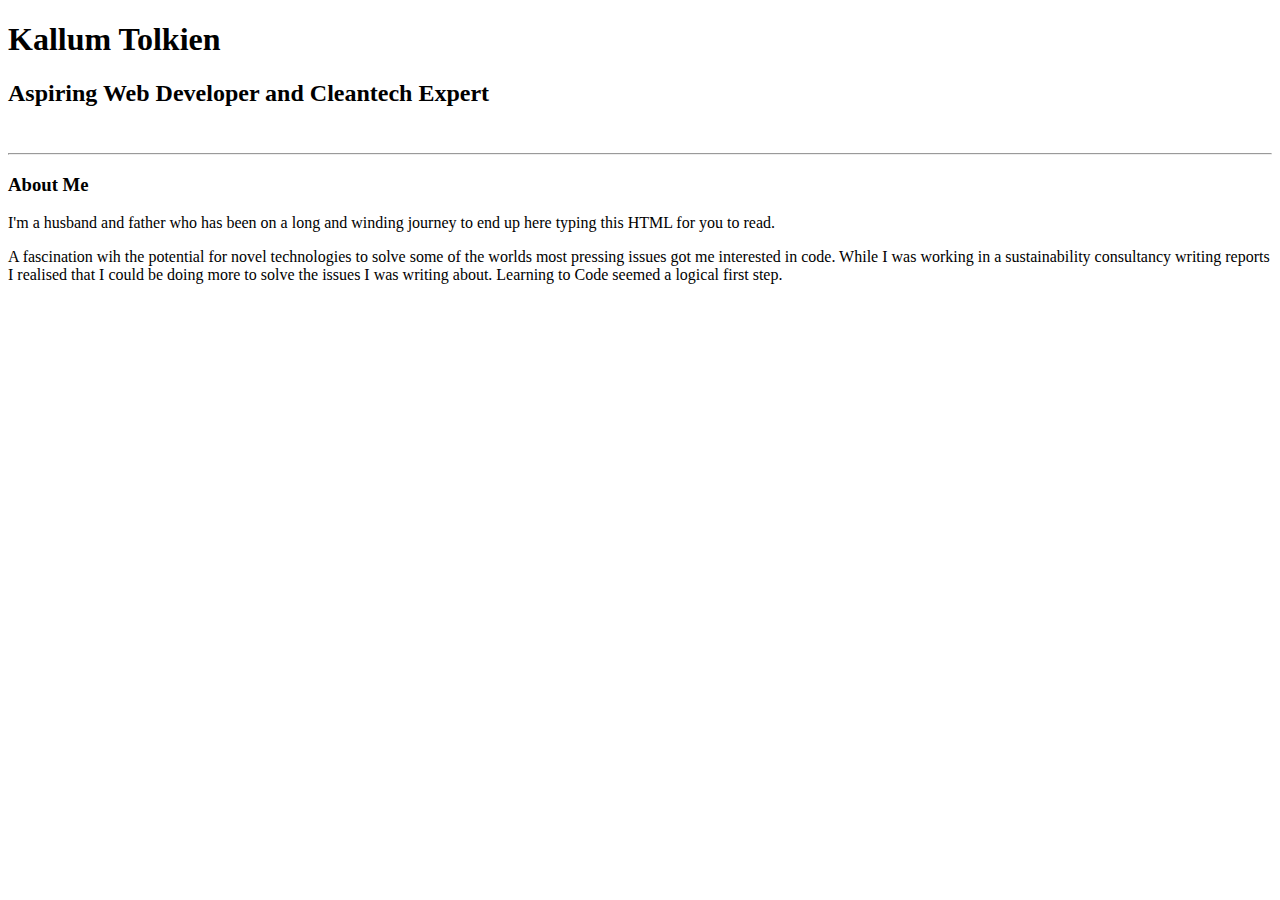
==== index.html @ 85008b45 "Add an About Me section to the homepage" ====
<!DOCTYPE html>
<html lang="en">
<head>
    <meta charset="UTF-8">
    <meta http-equiv="X-UA-Compatible" content="IE=edge">
    <meta name="viewport" content="width=device-width, initial-scale=1.0">
    <title>Kallum Tolkien</title>
</head>
<body>
    <div className="content-container">
        <h1>Kallum Tolkien</h1> 
        <h2>Aspiring Web Developer and Cleantech Expert</h2>
        <br />
        <hr />
        <h3>About Me</h3>
        <p>I'm a husband and father who has been on a long and winding journey to end up here typing this HTML for you to read.</p>
        <p>A fascination wih the potential for novel technologies to solve some of the worlds most pressing issues got me interested in code. While I was working in a sustainability consultancy writing reports I realised that I could be doing more to solve the issues I was writing about. Learning to Code seemed a logical first step.</p>
    </div>
</body>
</html>
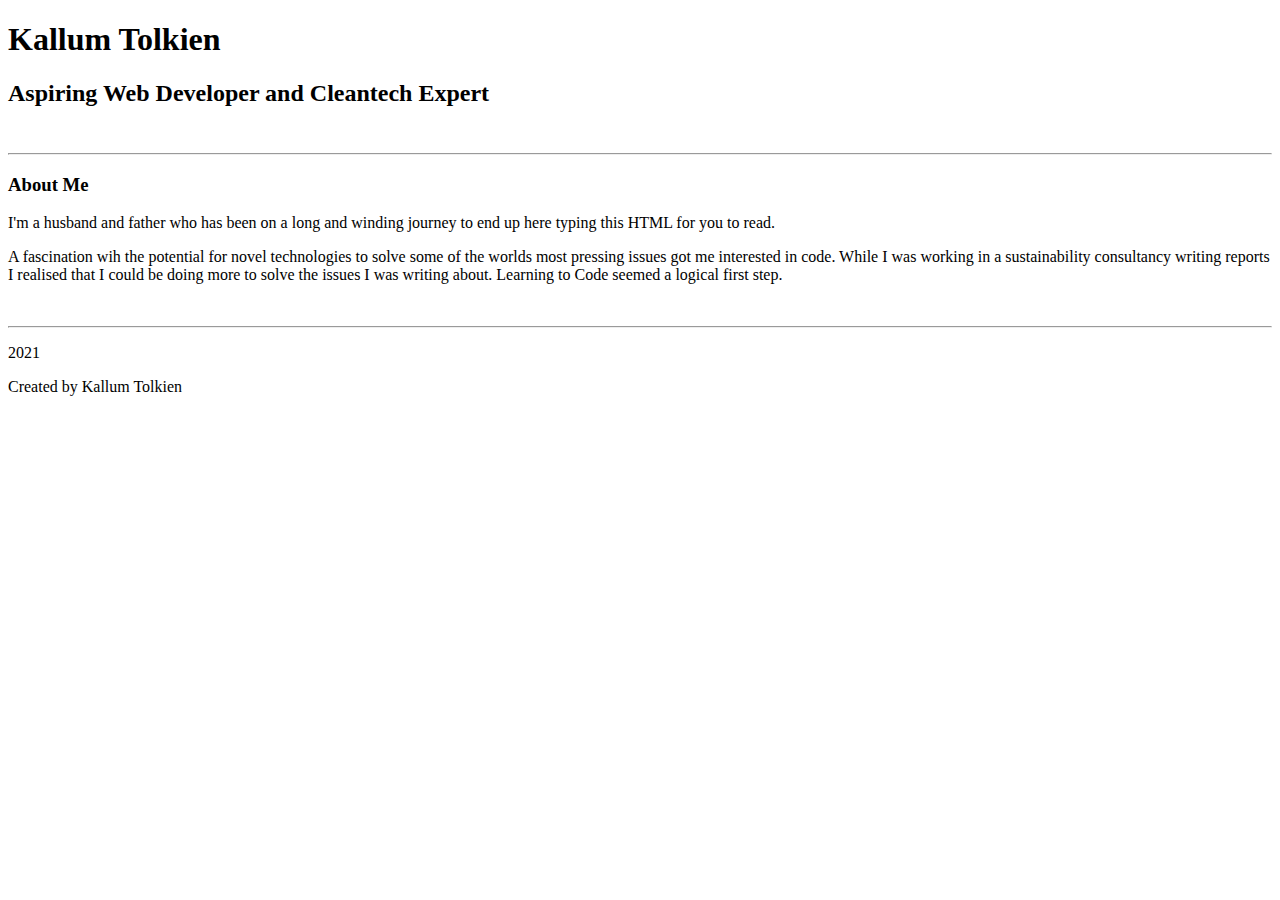
==== commit f58127b6: "add semantic markup" ====
--- a/index.html
+++ b/index.html
@@ -7,14 +7,30 @@
     <title>Kallum Tolkien</title>
 </head>
 <body>
-    <div className="content-container">
-        <h1>Kallum Tolkien</h1> 
-        <h2>Aspiring Web Developer and Cleantech Expert</h2>
-        <br />
-        <hr />
-        <h3>About Me</h3>
-        <p>I'm a husband and father who has been on a long and winding journey to end up here typing this HTML for you to read.</p>
-        <p>A fascination wih the potential for novel technologies to solve some of the worlds most pressing issues got me interested in code. While I was working in a sustainability consultancy writing reports I realised that I could be doing more to solve the issues I was writing about. Learning to Code seemed a logical first step.</p>
+    <div class="content-container">
+        <header class="title">
+            <h1>Kallum Tolkien</h1>
+            <h2>Aspiring Web Developer and Cleantech Expert</h2>
+            <div class="divider">
+                <br />
+                <hr />
+            </div>
+        </header>
+        <div class="main">
+            <section class="about-me">
+                <h3>About Me</h3>
+                <p>I'm a husband and father who has been on a long and winding journey to end up here typing this HTML for you to read.</p>
+                <p>A fascination wih the potential for novel technologies to solve some of the worlds most pressing issues got me interested in code. While I was working in a sustainability consultancy writing reports I realised that I could be doing more to solve the issues I was writing about. Learning to Code seemed a logical first step.</p>
+            </section>
+            <div class="divider">
+                <br />
+                <hr />
+            </div>
+        </div>
+        <footer class="footer">
+            <p>2021</p>
+            <p>Created by Kallum Tolkien</p>
+        </footer>
     </div>
 </body>
 </html>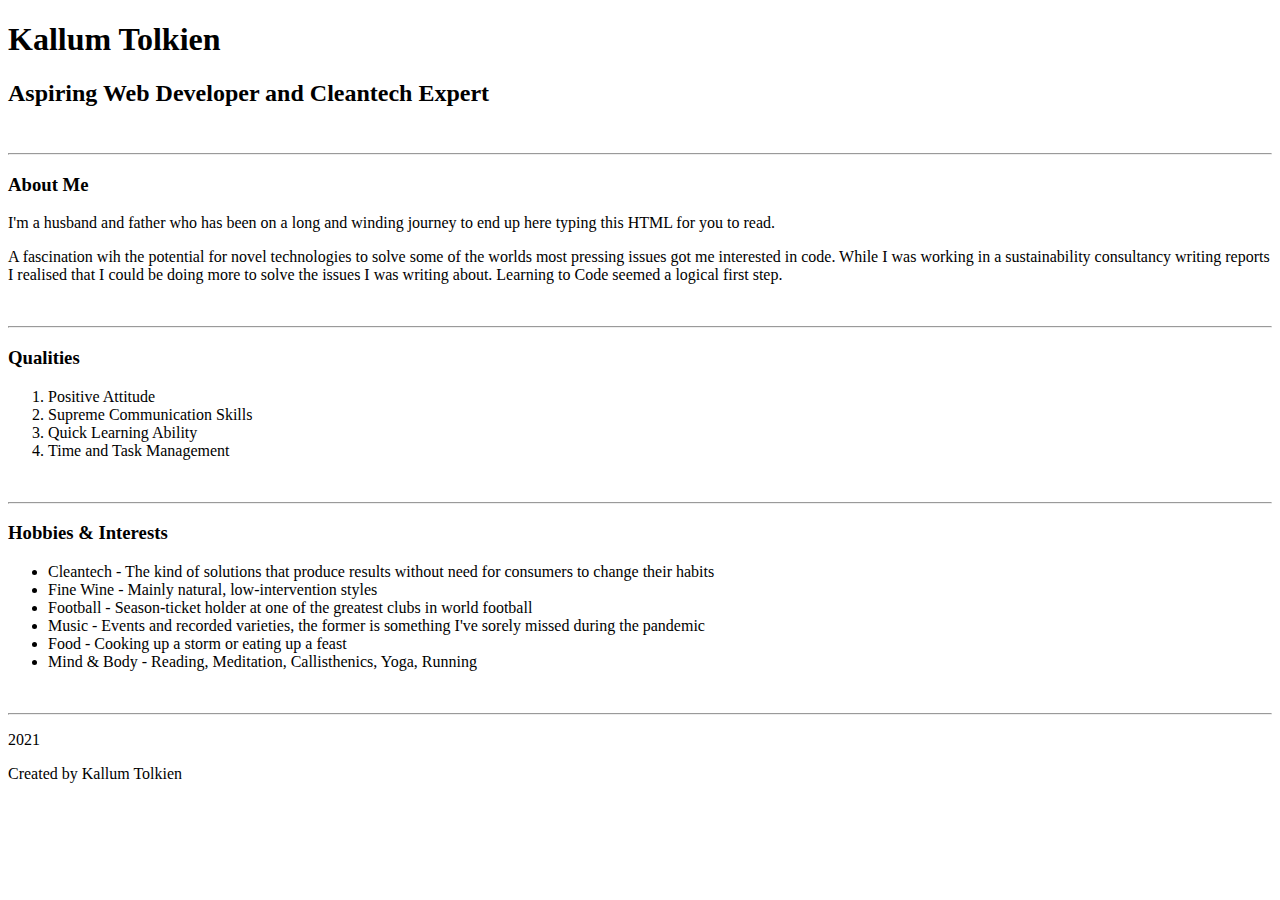
==== commit c0437e48: "add hobbies & intersts section" ====
--- a/index.html
+++ b/index.html
@@ -26,6 +26,34 @@
                 <br />
                 <hr />
             </div>
+            <section class="qualities">
+                <h3>Qualities</h3>
+                <ol>
+                    <li>Positive Attitude</li>
+                    <li>Supreme Communication Skills</li>
+                    <li>Quick Learning Ability</li>
+                    <li>Time and Task Management</li>
+                </ol>
+            </section>
+            <div class="divider">
+                <br />
+                <hr />
+            </div>
+            <section class="hobbies-interests">
+                <h3>Hobbies & Interests</h3>
+                <ul>
+                    <li>Cleantech - The kind of solutions that produce results without need for consumers to change their habits</li>
+                    <li>Fine Wine - Mainly natural, low-intervention styles</li>
+                    <li>Football - Season-ticket holder at one of the greatest clubs in world football</li>
+                    <li>Music - Events and recorded varieties, the former is something I've sorely missed during the pandemic</li>
+                    <li>Food - Cooking up a storm or eating up a feast</li>
+                    <li>Mind & Body - Reading, Meditation, Callisthenics, Yoga, Running</li>
+                </ul>
+            </section>
+            <div class="divider">
+                <br />
+                <hr />
+            </div>
         </div>
         <footer class="footer">
             <p>2021</p>
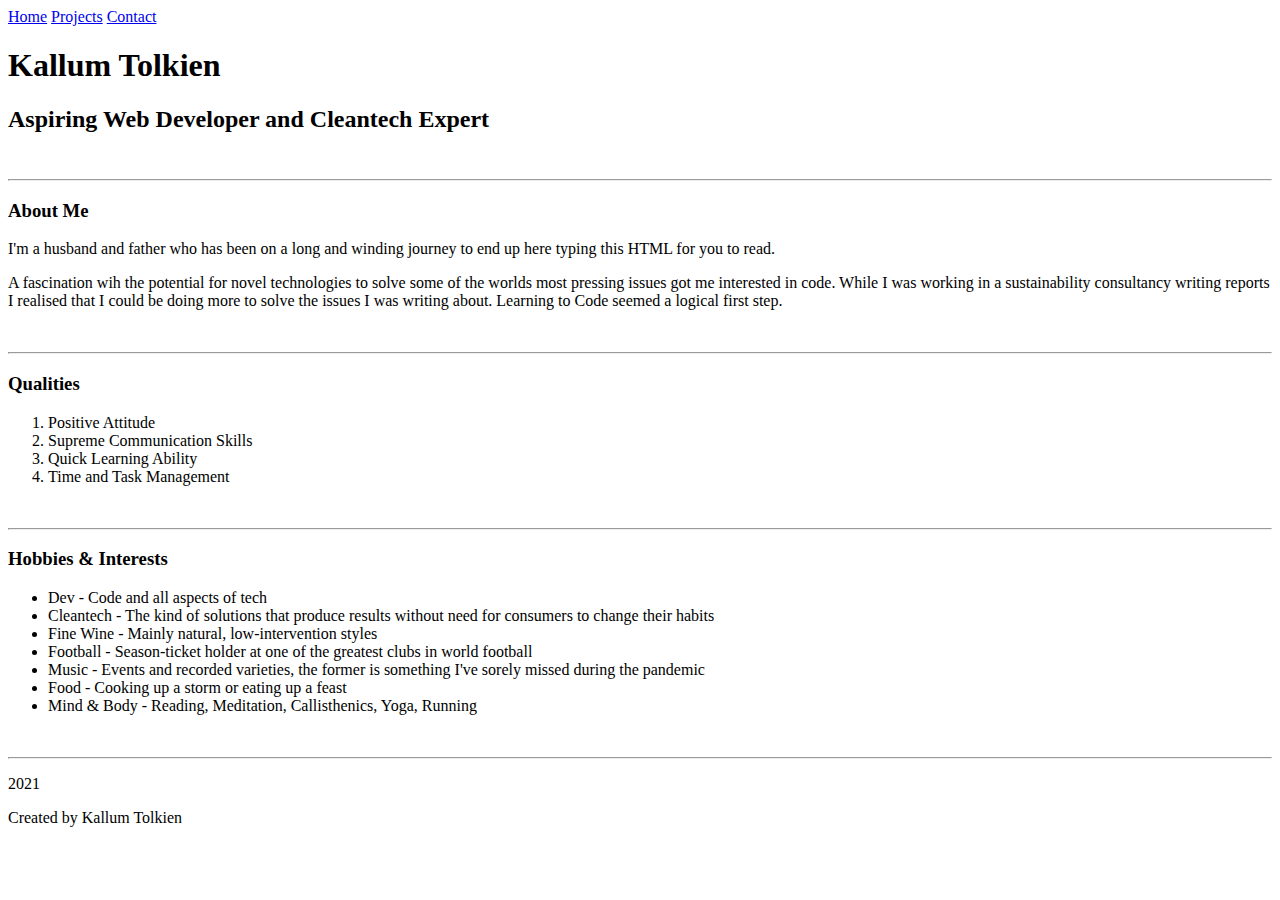
==== commit 39889cb1: "add Project and Contact Pages" ====
--- a/index.html
+++ b/index.html
@@ -9,6 +9,11 @@
 <body>
     <div class="content-container">
         <header class="title">
+            <nav class="navbar">
+                <a href="./index.html">Home</a>
+                <a href="pages/projects.html">Projects</a>
+                <a href="pages/contact.html">Contact</a>
+            </nav>
             <h1>Kallum Tolkien</h1>
             <h2>Aspiring Web Developer and Cleantech Expert</h2>
             <div class="divider">
@@ -42,6 +47,7 @@
             <section class="hobbies-interests">
                 <h3>Hobbies & Interests</h3>
                 <ul>
+                    <li>Dev - Code and all aspects of tech</li>
                     <li>Cleantech - The kind of solutions that produce results without need for consumers to change their habits</li>
                     <li>Fine Wine - Mainly natural, low-intervention styles</li>
                     <li>Football - Season-ticket holder at one of the greatest clubs in world football</li>
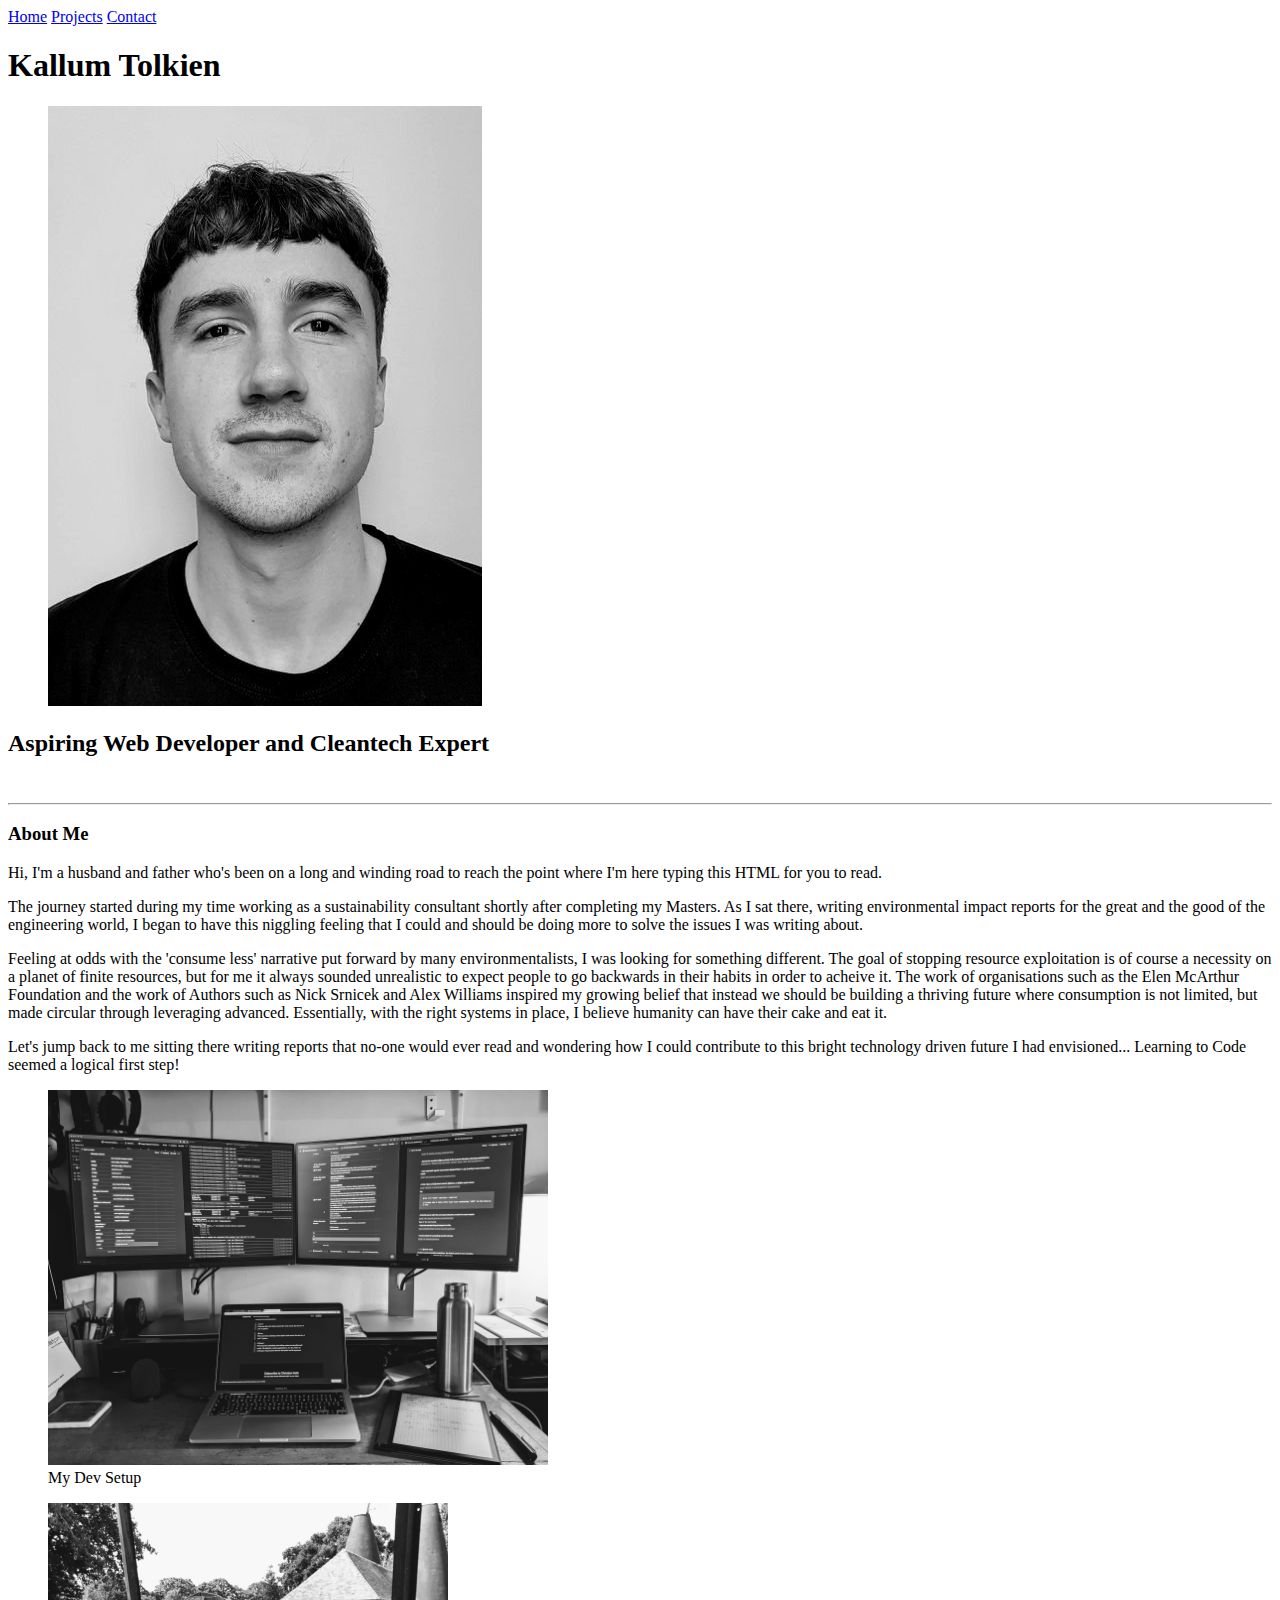
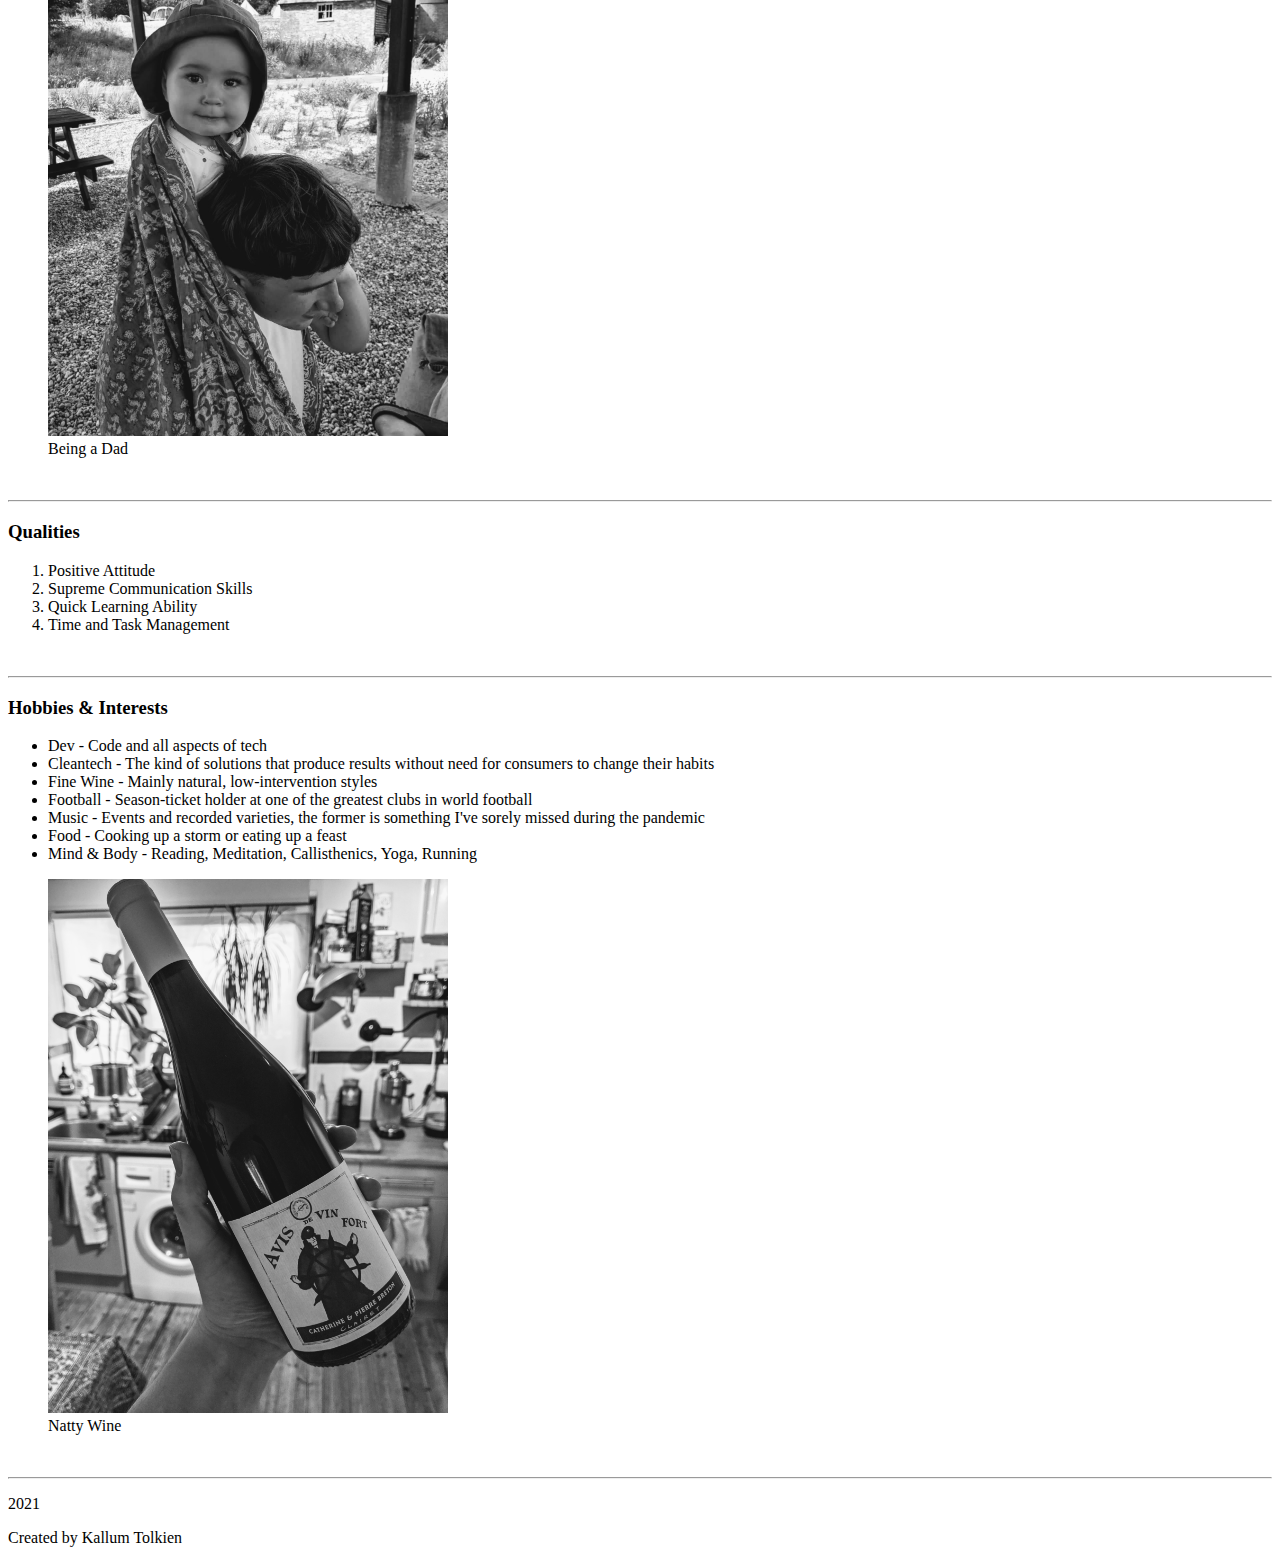
==== commit 6765abce: "add images to the sections" ====
--- a/index.html
+++ b/index.html
@@ -15,6 +15,9 @@
                 <a href="pages/contact.html">Contact</a>
             </nav>
             <h1>Kallum Tolkien</h1>
+            <figure class="headshot">
+                <img src="images/headshot-b&w.jpg" alt="Photograph of Kallum Tolkien">
+            </figure>
             <h2>Aspiring Web Developer and Cleantech Expert</h2>
             <div class="divider">
                 <br />
@@ -24,8 +27,24 @@
         <div class="main">
             <section class="about-me">
                 <h3>About Me</h3>
-                <p>I'm a husband and father who has been on a long and winding journey to end up here typing this HTML for you to read.</p>
-                <p>A fascination wih the potential for novel technologies to solve some of the worlds most pressing issues got me interested in code. While I was working in a sustainability consultancy writing reports I realised that I could be doing more to solve the issues I was writing about. Learning to Code seemed a logical first step.</p>
+                <p>Hi, I'm a husband and father who's been on a long and winding road to reach the point where I'm here typing this HTML for you to read.</p>
+                <p>The journey started during my time working as a sustainability consultant shortly after completing my Masters. As I sat there, writing environmental impact reports for the great and the good of the engineering world, I began to have this niggling feeling that I could and should be doing more to solve the issues I was writing about.</p>
+                <p>Feeling at odds with the 'consume less' narrative put forward by many environmentalists, I was looking for something different. The goal of stopping resource exploitation is of course a necessity on a planet of finite resources, but for me it always sounded unrealistic to expect people to go backwards in their habits in order to acheive it. The work of organisations such as the Elen McArthur Foundation and the work of Authors such as Nick Srnicek and Alex Williams inspired my growing belief that instead we should be building a thriving future where consumption is not limited, but made circular through leveraging advanced. Essentially, with the right systems in place, I believe humanity can have their cake and eat it.</p>
+                <p>Let's jump back to me sitting there writing reports that no-one would ever read and wondering how I could contribute to this bright technology driven future I had envisioned... Learning to Code seemed a logical first step!</p>
+                <div class="about-images">
+                    <figure class=about-image>
+                        <img src="images/dev_setup_bw.jpg" alt="Image of A Software Development Station" width="500px">
+                        <figcaption>
+                            My Dev Setup
+                        </figcaption>
+                    </figure>
+                    <figure class=about-image>
+                        <img src="images/Me_and_my_daughter.jpg" alt="Image of me with my daughter" width="400px">
+                        <figcaption>
+                            Being a Dad
+                        </figcaption>
+                    </figure>
+                </div>
             </section>
             <div class="divider">
                 <br />
@@ -55,6 +74,14 @@
                     <li>Food - Cooking up a storm or eating up a feast</li>
                     <li>Mind & Body - Reading, Meditation, Callisthenics, Yoga, Running</li>
                 </ul>
+                <div class="interests-images">
+                    <figure class=interests-image>
+                        <img src="images/wine_naturalred.jpg" alt="Image of a Bottle of Wine" width="400px">
+                        <figcaption>
+                            Natty Wine
+                        </figcaption>
+                    </figure>
+                </div>
             </section>
             <div class="divider">
                 <br />
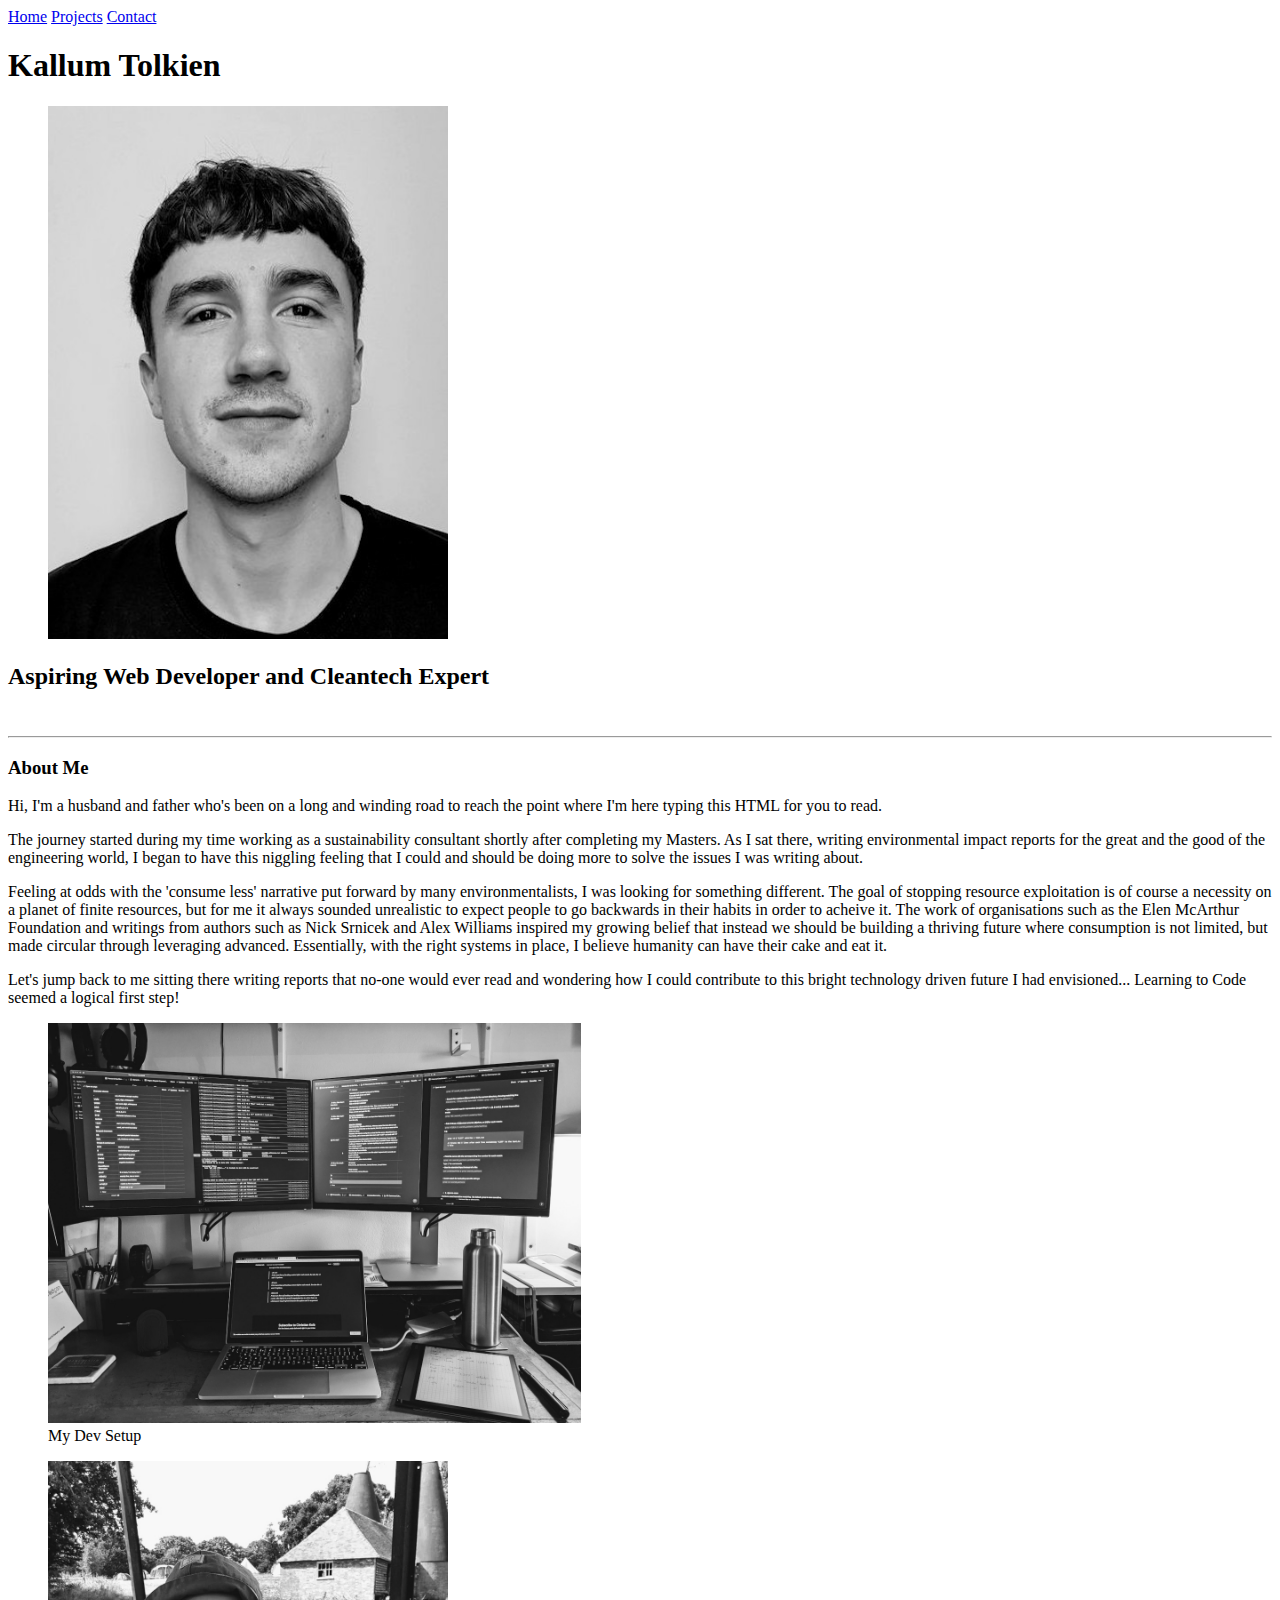
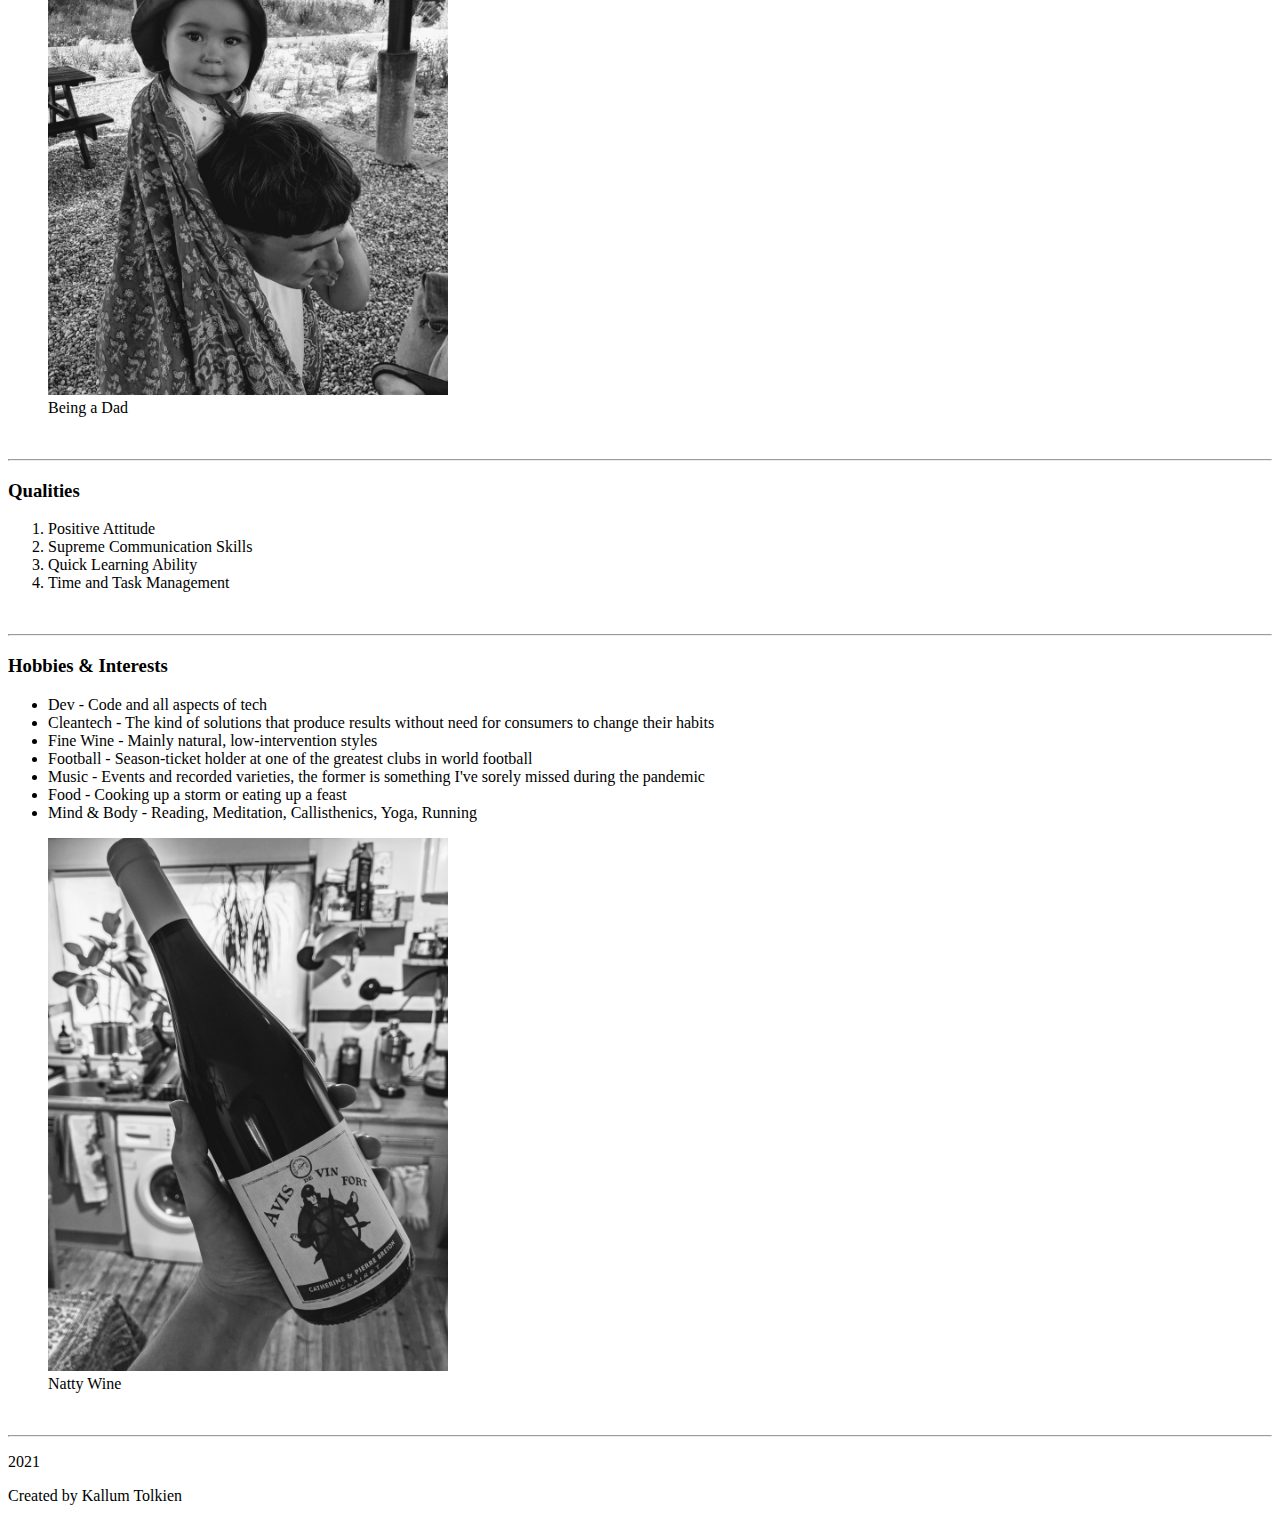
==== commit cf2eec16: "unify image sizes" ====
--- a/index.html
+++ b/index.html
@@ -11,12 +11,12 @@
         <header class="title">
             <nav class="navbar">
                 <a href="./index.html">Home</a>
-                <a href="pages/projects.html">Projects</a>
-                <a href="pages/contact.html">Contact</a>
+                <a href="pages/projects.html" target="_blank" rel="noopener noreferrer">Projects</a>
+                <a href="pages/contact.html" target="_blank" rel="noopener noreferrer">Contact</a>
             </nav>
             <h1>Kallum Tolkien</h1>
             <figure class="headshot">
-                <img src="images/headshot-b&w.jpg" alt="Photograph of Kallum Tolkien">
+                <img src="images/headshot-b&w.jpg" alt="Photograph of Kallum Tolkien" width="400px">
             </figure>
             <h2>Aspiring Web Developer and Cleantech Expert</h2>
             <div class="divider">
@@ -29,11 +29,11 @@
                 <h3>About Me</h3>
                 <p>Hi, I'm a husband and father who's been on a long and winding road to reach the point where I'm here typing this HTML for you to read.</p>
                 <p>The journey started during my time working as a sustainability consultant shortly after completing my Masters. As I sat there, writing environmental impact reports for the great and the good of the engineering world, I began to have this niggling feeling that I could and should be doing more to solve the issues I was writing about.</p>
-                <p>Feeling at odds with the 'consume less' narrative put forward by many environmentalists, I was looking for something different. The goal of stopping resource exploitation is of course a necessity on a planet of finite resources, but for me it always sounded unrealistic to expect people to go backwards in their habits in order to acheive it. The work of organisations such as the Elen McArthur Foundation and the work of Authors such as Nick Srnicek and Alex Williams inspired my growing belief that instead we should be building a thriving future where consumption is not limited, but made circular through leveraging advanced. Essentially, with the right systems in place, I believe humanity can have their cake and eat it.</p>
+                <p>Feeling at odds with the 'consume less' narrative put forward by many environmentalists, I was looking for something different. The goal of stopping resource exploitation is of course a necessity on a planet of finite resources, but for me it always sounded unrealistic to expect people to go backwards in their habits in order to acheive it. The work of organisations such as the Elen McArthur Foundation and writings from authors such as Nick Srnicek and Alex Williams inspired my growing belief that instead we should be building a thriving future where consumption is not limited, but made circular through leveraging advanced. Essentially, with the right systems in place, I believe humanity can have their cake and eat it.</p>
                 <p>Let's jump back to me sitting there writing reports that no-one would ever read and wondering how I could contribute to this bright technology driven future I had envisioned... Learning to Code seemed a logical first step!</p>
                 <div class="about-images">
                     <figure class=about-image>
-                        <img src="images/dev_setup_bw.jpg" alt="Image of A Software Development Station" width="500px">
+                        <img src="images/dev_setup_bw.jpg" alt="Image of A Software Development Station" height="400px">
                         <figcaption>
                             My Dev Setup
                         </figcaption>
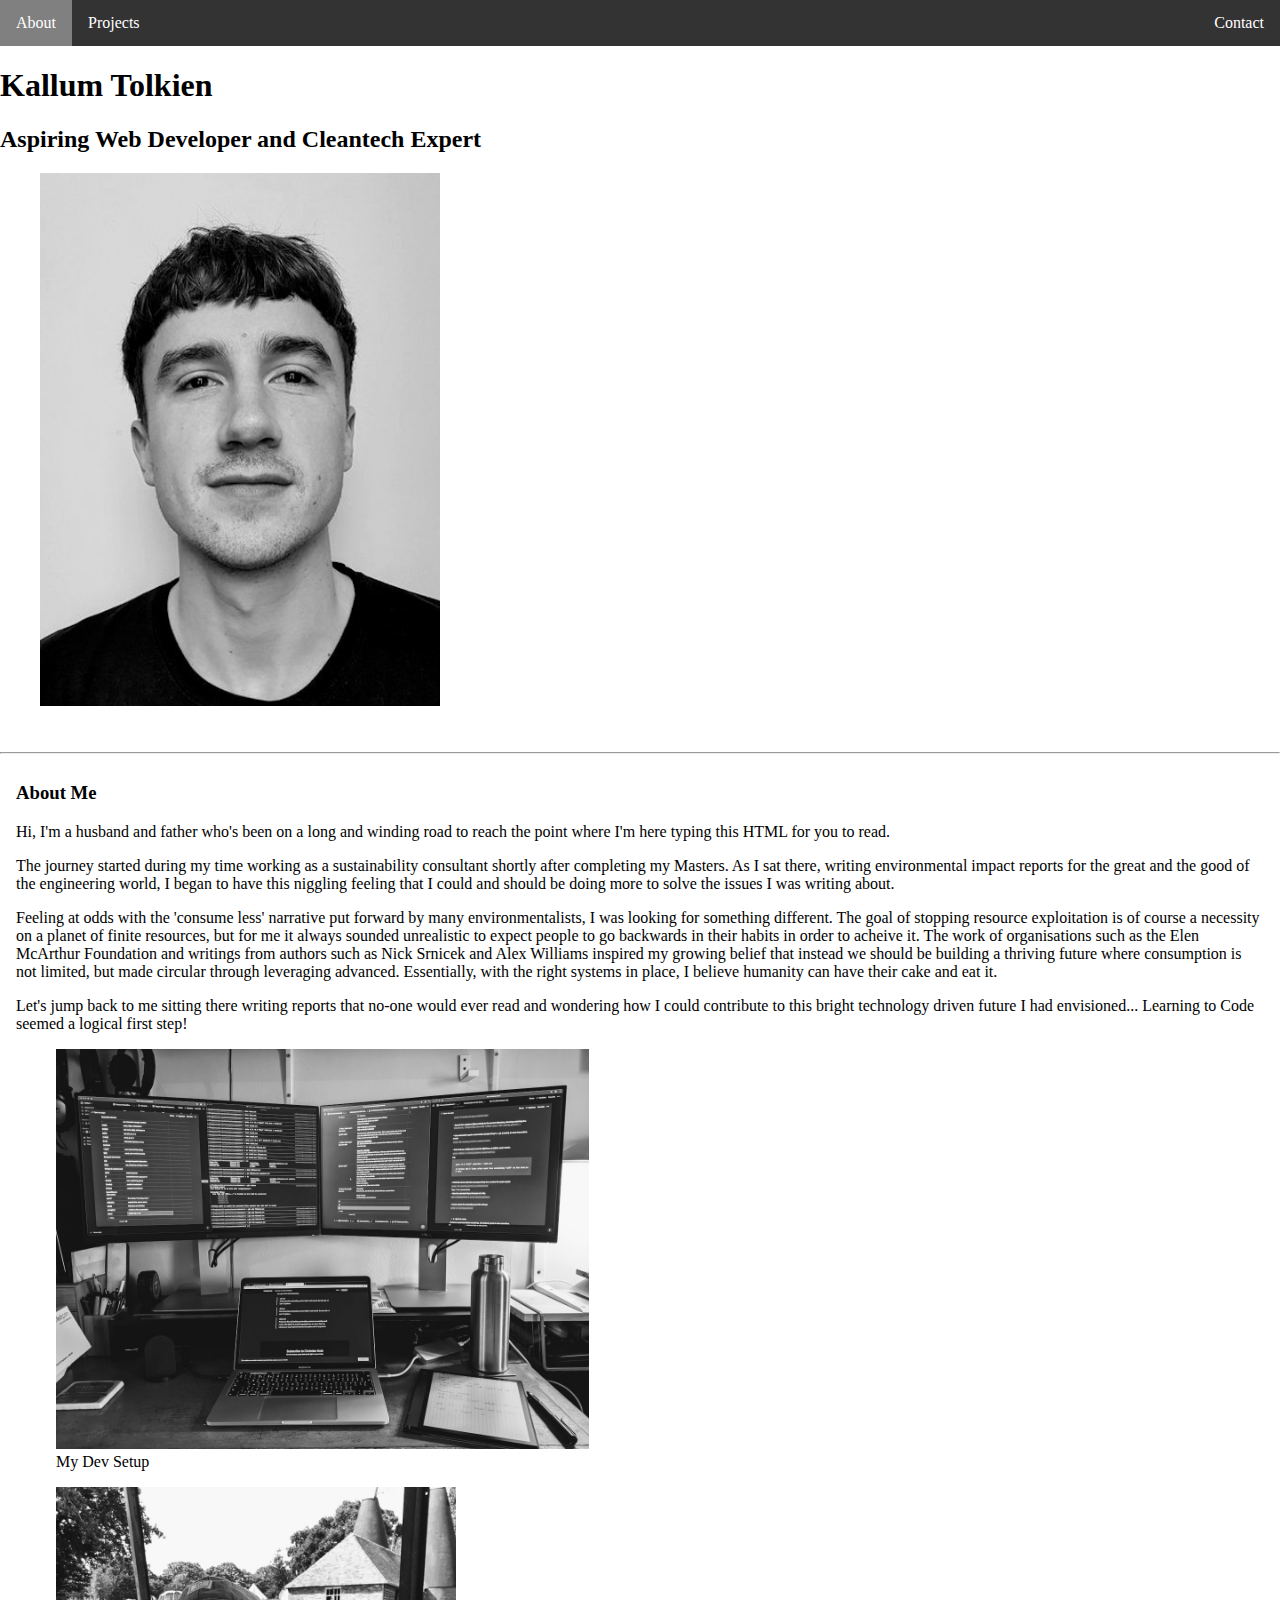
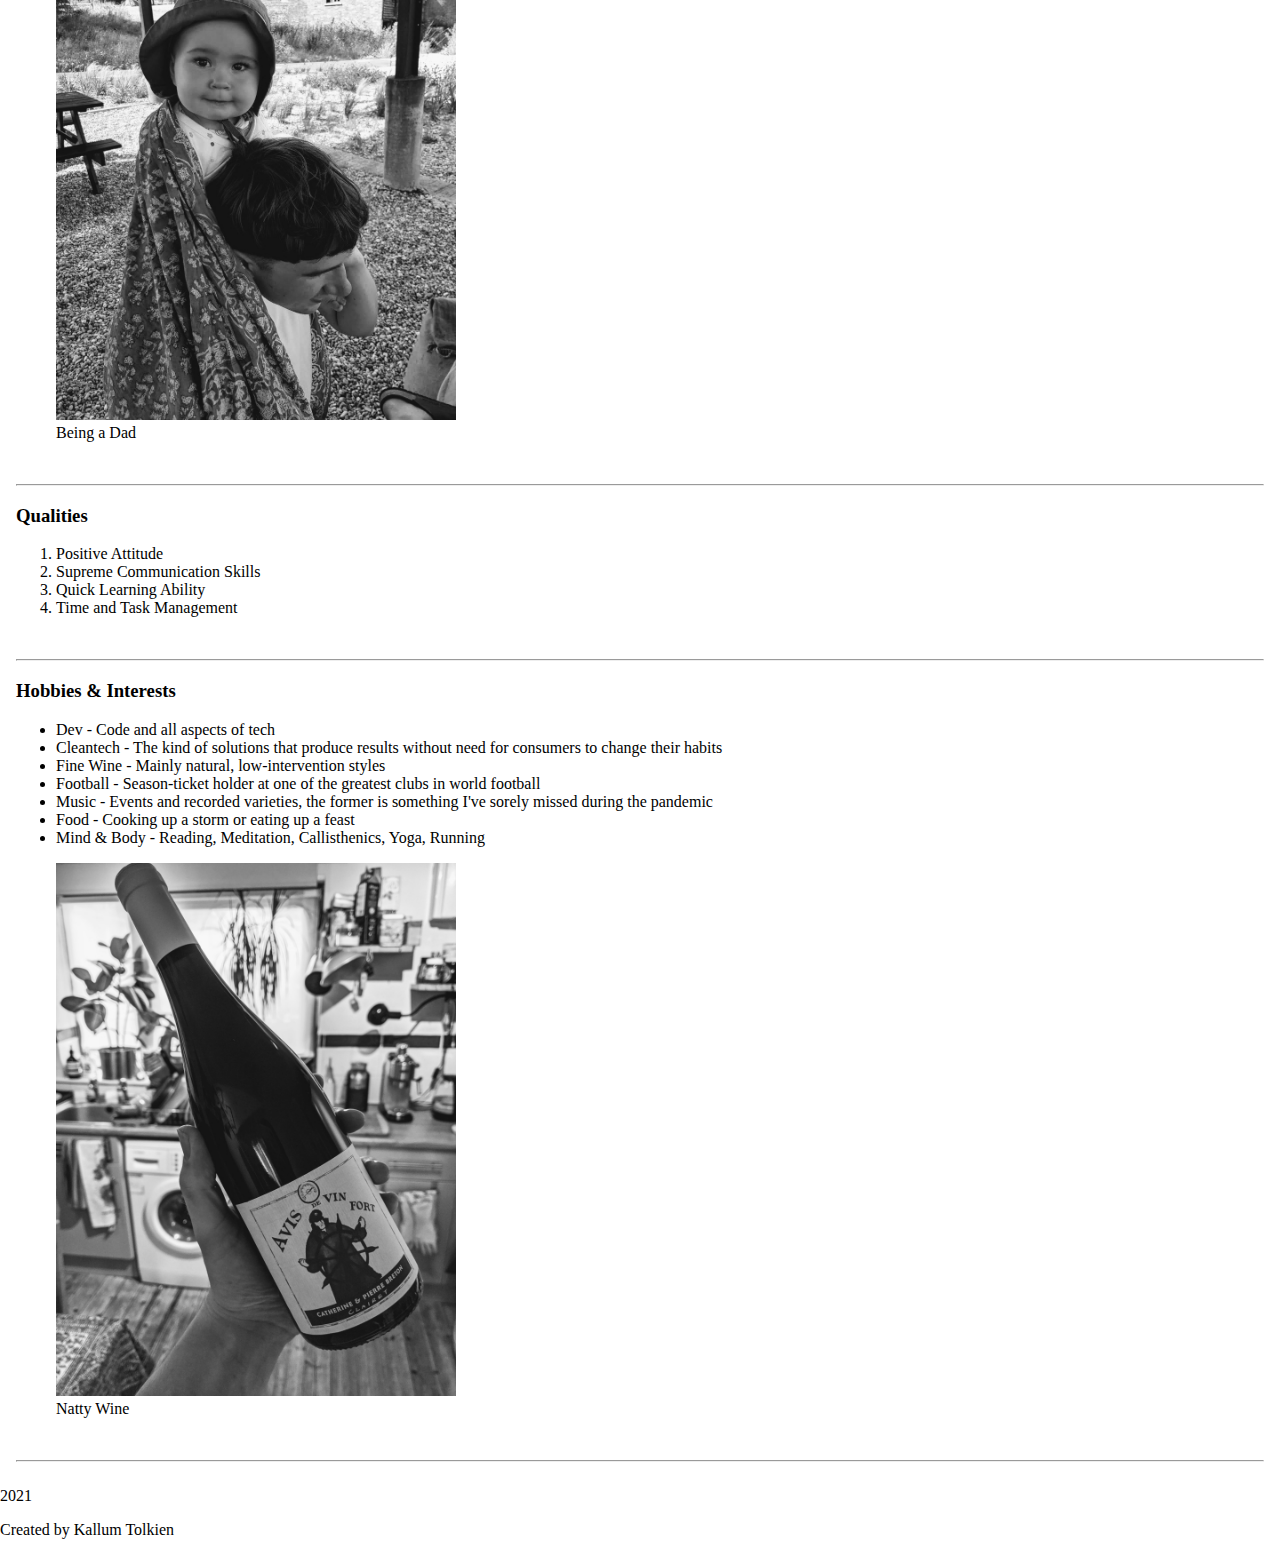
==== commit d7cb5b60: "significantly update navbar" ====
--- a/index.html
+++ b/index.html
@@ -1,24 +1,34 @@
 <!DOCTYPE html>
 <html lang="en">
+
 <head>
     <meta charset="UTF-8">
     <meta http-equiv="X-UA-Compatible" content="IE=edge">
     <meta name="viewport" content="width=device-width, initial-scale=1.0">
     <title>Kallum Tolkien</title>
+    <link rel="stylesheet" href="./style.css">
 </head>
+
 <body>
-    <div class="content-container">
-        <header class="title">
-            <nav class="navbar">
-                <a href="./index.html">Home</a>
-                <a href="pages/projects.html" target="_blank" rel="noopener noreferrer">Projects</a>
-                <a href="pages/contact.html" target="_blank" rel="noopener noreferrer">Contact</a>
-            </nav>
-            <h1>Kallum Tolkien</h1>
-            <figure class="headshot">
-                <img src="images/headshot-b&w.jpg" alt="Photograph of Kallum Tolkien" width="400px">
-            </figure>
-            <h2>Aspiring Web Developer and Cleantech Expert</h2>
+
+    <nav class="nav">
+        <ul class="nav__list">
+            <li class="nav__item"><a class="nav__link active" href="./index.html">About</a></li>
+            <li class="nav__item"><a class="nav__link" href="pages/projects.html">Projects</a></li>
+            <li class="nav__item"><a class="nav__link" href="pages/contact.html">Contact</a></li>
+        </ul>
+    </nav>
+
+
+    <div class="content">
+        <header class="header">
+            <div class="myDetails">
+                <h1 id="myDetails__title">Kallum Tolkien</h1>
+                <h2 id="myDetails__job">Aspiring Web Developer and Cleantech Expert</h2>
+                <figure>
+                    <img class="myDetails__headshot" src="images/headshot-b&w.jpg" alt="Photograph of Kallum Tolkien" width="400px">
+                </figure>
+            </div>
             <div class="divider">
                 <br />
                 <hr />
@@ -93,5 +103,5 @@
             <p>Created by Kallum Tolkien</p>
         </footer>
     </div>
-</body>
-</html>+    </body>
+    </html>--- a/style.css
+++ b/style.css
@@ -0,0 +1,51 @@
+body {
+    margin: 0;
+}
+
+.main {
+    padding: 1px 16px;
+}
+
+.nav {
+    position: sticky;
+    position: -webkit-sticky;
+    top: 0;
+}
+
+.nav__list {
+    list-style-type: none;
+    margin: 0;
+    padding: 0;
+    overflow: hidden;
+    background-color: #333;
+}
+
+.nav__item {
+    float: left;
+}
+
+.nav__item:last-child {
+    float: right;
+}
+
+.nav__link {
+    display: block;
+    color: white;
+    text-align: center;
+    padding: 14px 16px;
+    text-decoration: none;
+}
+
+.nav__link.active {
+    background-color: grey;
+}
+
+.nav__link:hover:not(.active) {
+    background-color: #111;
+}
+
+@media screen and (max-width: 400px) {
+    .nav__item,
+    .nav__item:last-child {float:none}
+    /* .nav {position:relative} */
+}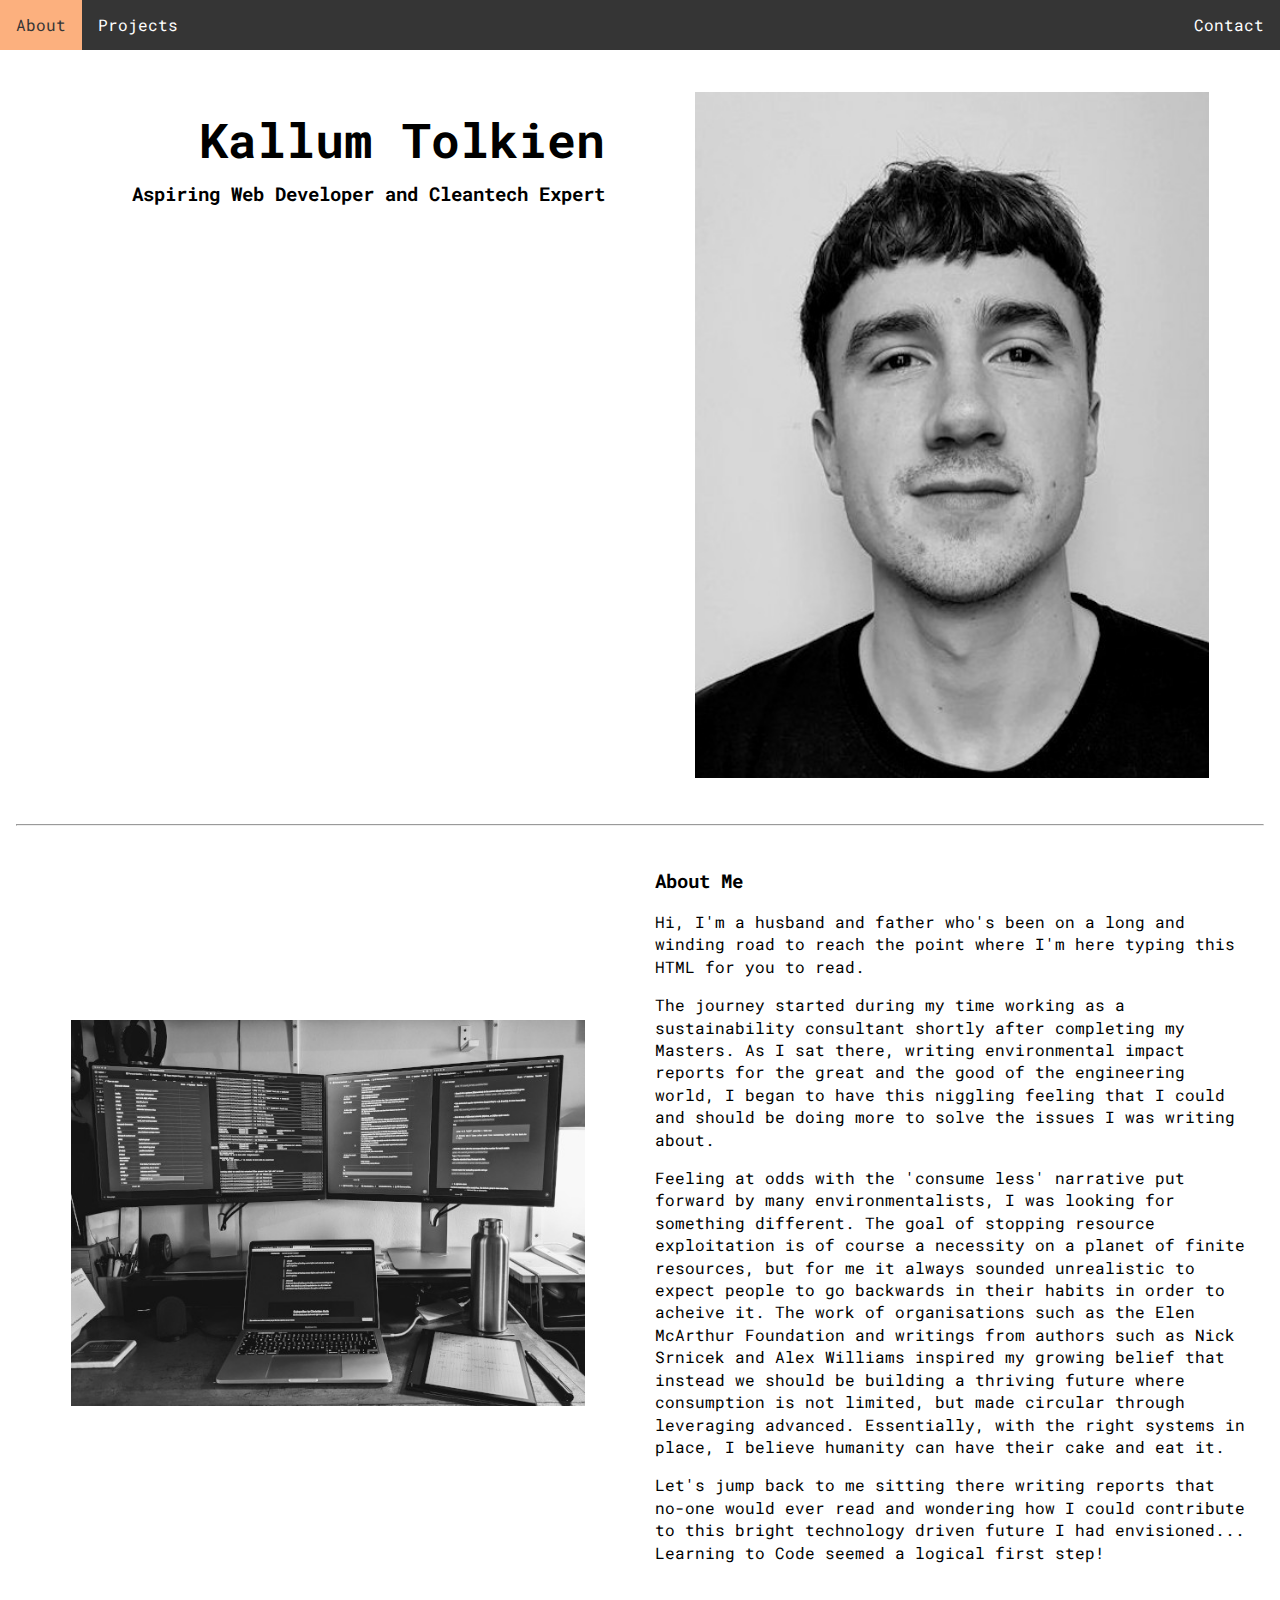
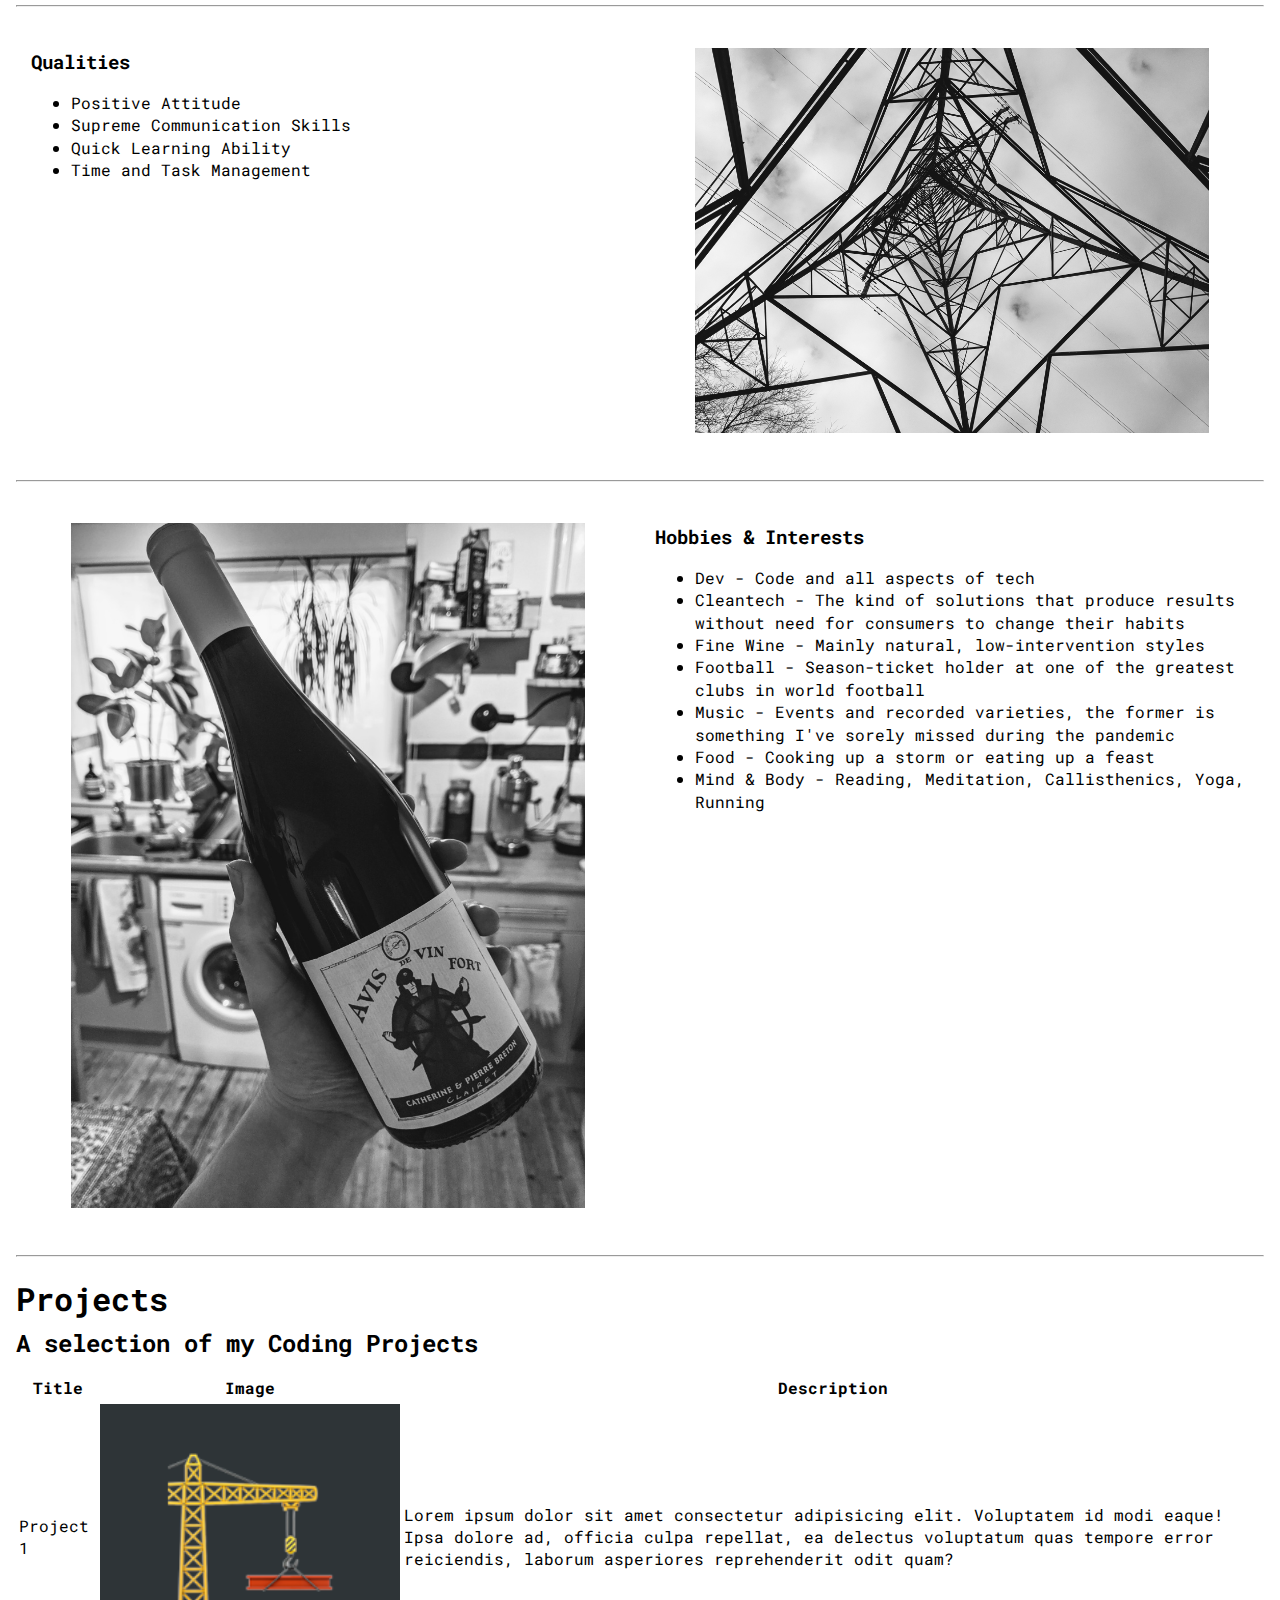
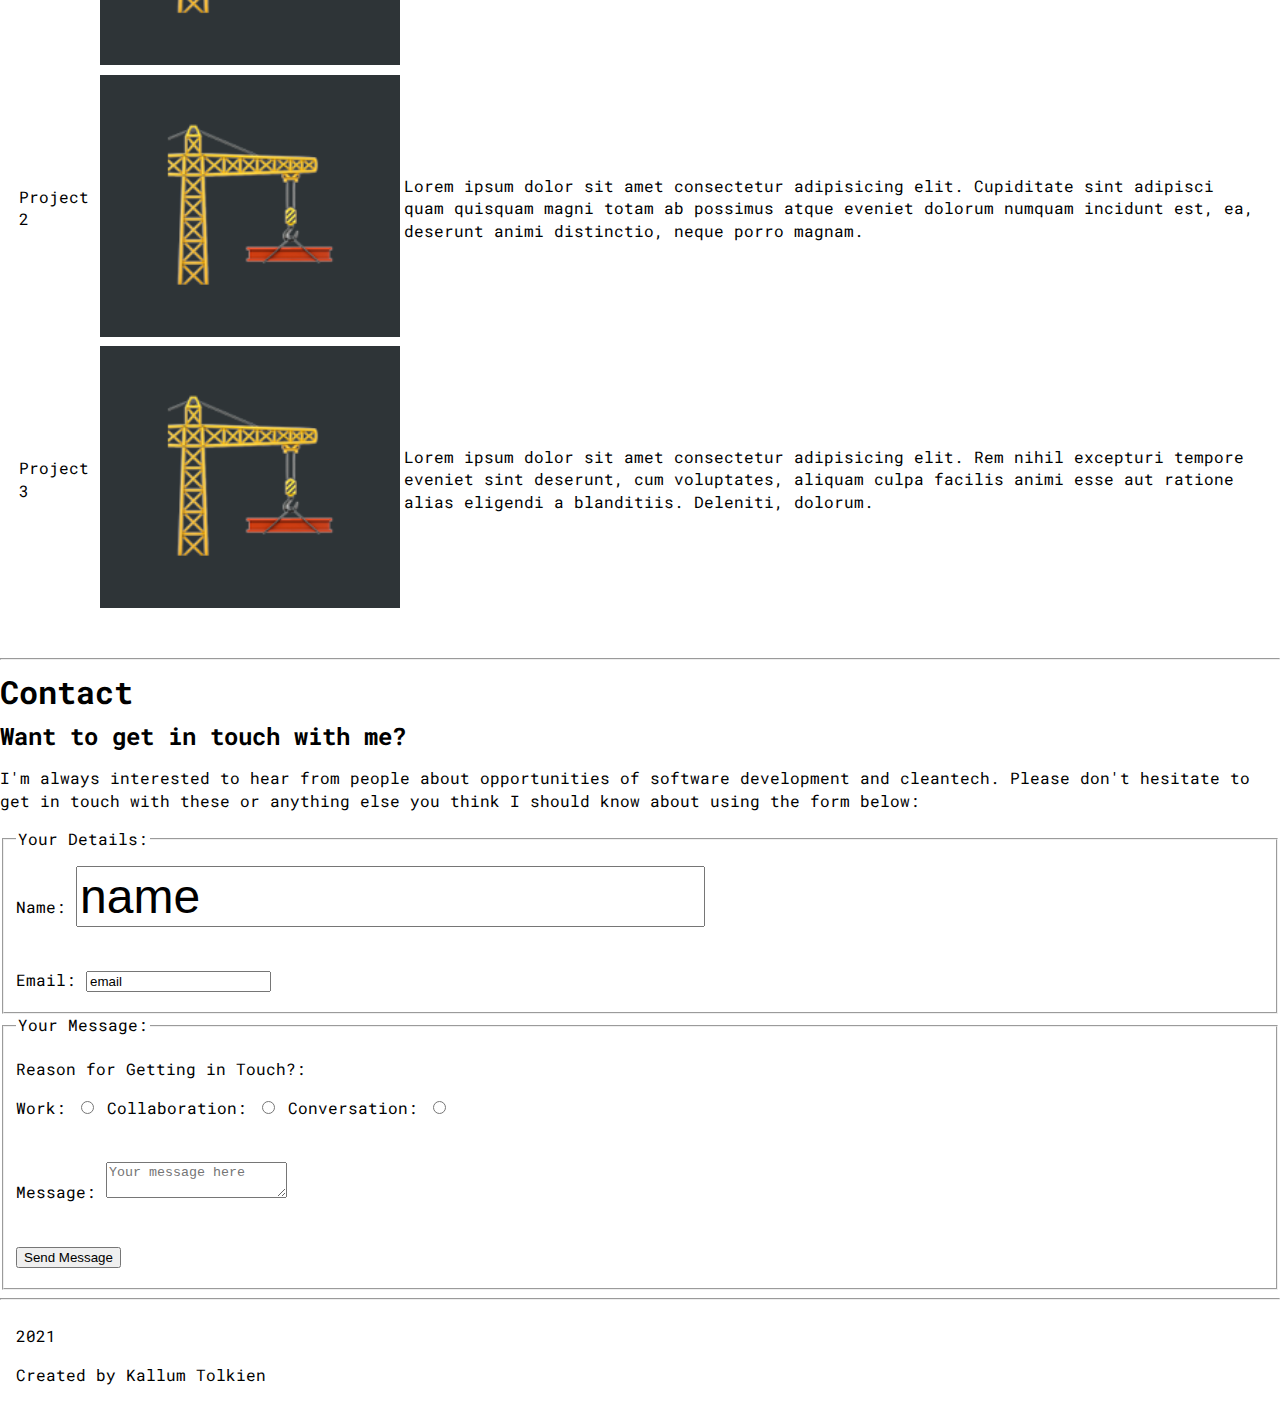
==== commit 54634cda: "Convert portfolio from multiple to single page" ====
--- a/index.html
+++ b/index.html
@@ -20,88 +20,221 @@
     </nav>
 
 
-    <div class="content">
-        <header class="header">
-            <div class="myDetails">
-                <h1 id="myDetails__title">Kallum Tolkien</h1>
-                <h2 id="myDetails__job">Aspiring Web Developer and Cleantech Expert</h2>
-                <figure>
-                    <img class="myDetails__headshot" src="images/headshot-b&w.jpg" alt="Photograph of Kallum Tolkien" width="400px">
-                </figure>
-            </div>
-            <div class="divider">
-                <br />
-                <hr />
-            </div>
-        </header>
-        <div class="main">
-            <section class="about-me">
-                <h3>About Me</h3>
-                <p>Hi, I'm a husband and father who's been on a long and winding road to reach the point where I'm here typing this HTML for you to read.</p>
-                <p>The journey started during my time working as a sustainability consultant shortly after completing my Masters. As I sat there, writing environmental impact reports for the great and the good of the engineering world, I began to have this niggling feeling that I could and should be doing more to solve the issues I was writing about.</p>
-                <p>Feeling at odds with the 'consume less' narrative put forward by many environmentalists, I was looking for something different. The goal of stopping resource exploitation is of course a necessity on a planet of finite resources, but for me it always sounded unrealistic to expect people to go backwards in their habits in order to acheive it. The work of organisations such as the Elen McArthur Foundation and writings from authors such as Nick Srnicek and Alex Williams inspired my growing belief that instead we should be building a thriving future where consumption is not limited, but made circular through leveraging advanced. Essentially, with the right systems in place, I believe humanity can have their cake and eat it.</p>
-                <p>Let's jump back to me sitting there writing reports that no-one would ever read and wondering how I could contribute to this bright technology driven future I had envisioned... Learning to Code seemed a logical first step!</p>
-                <div class="about-images">
-                    <figure class=about-image>
-                        <img src="images/dev_setup_bw.jpg" alt="Image of A Software Development Station" height="400px">
-                        <figcaption>
-                            My Dev Setup
-                        </figcaption>
-                    </figure>
-                    <figure class=about-image>
-                        <img src="images/Me_and_my_daughter.jpg" alt="Image of me with my daughter" width="400px">
-                        <figcaption>
-                            Being a Dad
-                        </figcaption>
-                    </figure>
-                </div>
-            </section>
-            <div class="divider">
-                <br />
-                <hr />
-            </div>
-            <section class="qualities">
-                <h3>Qualities</h3>
-                <ol>
-                    <li>Positive Attitude</li>
-                    <li>Supreme Communication Skills</li>
-                    <li>Quick Learning Ability</li>
-                    <li>Time and Task Management</li>
-                </ol>
-            </section>
-            <div class="divider">
-                <br />
-                <hr />
-            </div>
-            <section class="hobbies-interests">
-                <h3>Hobbies & Interests</h3>
-                <ul>
-                    <li>Dev - Code and all aspects of tech</li>
-                    <li>Cleantech - The kind of solutions that produce results without need for consumers to change their habits</li>
-                    <li>Fine Wine - Mainly natural, low-intervention styles</li>
-                    <li>Football - Season-ticket holder at one of the greatest clubs in world football</li>
-                    <li>Music - Events and recorded varieties, the former is something I've sorely missed during the pandemic</li>
-                    <li>Food - Cooking up a storm or eating up a feast</li>
-                    <li>Mind & Body - Reading, Meditation, Callisthenics, Yoga, Running</li>
-                </ul>
-                <div class="interests-images">
+    <div class="main">
+    
+        <section id="headline">
+
+            <div class="container">
+                <div class="container__half">
+                    <div class="myDetails">
+                        <h1 id="name">Kallum Tolkien</h1>
+                        <h3>Aspiring Web Developer and Cleantech Expert</h2>
+                    </div>
+                </div>
+                
+                <div class="container__half">
+                    <figure>
+                        <img src="images/headshot-b&w.jpg" alt="Photograph of Kallum Tolkien" class="responsive">
+                    </figure>
+                </div>
+            </div>
+        
+        </section>
+            
+        <div class="divider">
+            <hr />
+        </div>
+        
+        <section id="about-me">
+            
+            <div class="container">
+
+                <div class="container__half flex__container">
+                    <figure class="flex__figure">
+                        <img src="images/dev_setup_bw_lowres.jpg" alt="Image of A Software Development Station" class="responsive">
+                    </figure>
+                </div>
+
+                <div class="container__half">
+                    <h3>About Me</h3>
+                    <p>Hi, I'm a husband and father who's been on a long and winding road to reach the point where I'm here typing this HTML for you to read.</p>
+                    <p>The journey started during my time working as a sustainability consultant shortly after completing my Masters. As I sat there, writing environmental impact reports for the great and the good of the engineering world, I began to have this niggling feeling that I could and should be doing more to solve the issues I was writing about.</p>
+                    <p>Feeling at odds with the 'consume less' narrative put forward by many environmentalists, I was looking for something different. The goal of stopping resource exploitation is of course a necessity on a planet of finite resources, but for me it always sounded unrealistic to expect people to go backwards in their habits in order to acheive it. The work of organisations such as the Elen McArthur Foundation and writings from authors such as Nick Srnicek and Alex Williams inspired my growing belief that instead we should be building a thriving future where consumption is not limited, but made circular through leveraging advanced. Essentially, with the right systems in place, I believe humanity can have their cake and eat it.</p>
+                    <p>Let's jump back to me sitting there writing reports that no-one would ever read and wondering how I could contribute to this bright technology driven future I had envisioned... Learning to Code seemed a logical first step!</p>
+                </div>
+
+            </div>
+       
+        </section>
+            
+        <div class="divider">
+            <hr />
+        </div>
+
+        <section id="qualities">
+            
+            <div class="container">
+
+                <div class="container__half container__qualities">
+                    <h3>Qualities</h3>
+                    <ul>
+                        <li>Positive Attitude</li>
+                        <li>Supreme Communication Skills</li>
+                        <li>Quick Learning Ability</li>
+                        <li>Time and Task Management</li>
+                    </ul>
+                </div>
+
+                <div class="container__half">
+                    <figure>
+                        <img src="images/Pylon_B&W.jpg" alt="image of a pylon" class="responsive">
+                    </figure>
+
+                </div>
+
+            </div>
+
+        </section>
+
+        <div class="divider">
+            <hr />
+        </div>
+
+        <section id="hobbies-interests">
+
+            <div class="container">
+
+                <div class="container__half">
                     <figure class=interests-image>
-                        <img src="images/wine_naturalred.jpg" alt="Image of a Bottle of Wine" width="400px">
-                        <figcaption>
-                            Natty Wine
-                        </figcaption>
-                    </figure>
-                </div>
-            </section>
-            <div class="divider">
-                <br />
-                <hr />
-            </div>
-        </div>
-        <footer class="footer">
-            <p>2021</p>
-            <p>Created by Kallum Tolkien</p>
-        </footer>
-    </div>
-    </body>
-    </html>+                        <img src="images/wine_naturalred.jpg" alt="Image of a Bottle of Wine" class="responsive">
+                    </figure>
+                </div>
+                
+                <div class="container__half">
+                    <h3>Hobbies & Interests</h3>
+                    <ul>
+                        <li>Dev - Code and all aspects of tech</li>
+                        <li>Cleantech - The kind of solutions that produce results without need for consumers to change their habits</li>
+                        <li>Fine Wine - Mainly natural, low-intervention styles</li>
+                        <li>Football - Season-ticket holder at one of the greatest clubs in world football</li>
+                        <li>Music - Events and recorded varieties, the former is something I've sorely missed during the pandemic</li>
+                        <li>Food - Cooking up a storm or eating up a feast</li>
+                        <li>Mind & Body - Reading, Meditation, Callisthenics, Yoga, Running</li>
+                    </ul>
+                </div>
+            </div>
+            
+        </section>
+        <div class="divider">
+            <hr />
+        </div>
+    </div>
+
+    <div class="main">
+        <h1>Projects</h1>
+        <h2>A selection of my Coding Projects</h2>
+        <section class="projects">
+            <table class="projects__table">
+                <tr>
+                    <th>Title</th>
+                    <th>Image</th>
+                    <th>Description</th>
+                </tr>
+
+                <tr>
+                    <td>Project 1</td>
+                    <td><img src="../images/Project-placeholder.png" alt="image of a crane" width="300px"></td>
+                    <td>Lorem ipsum dolor sit amet consectetur adipisicing elit. Voluptatem id modi eaque! Ipsa dolore ad, officia culpa repellat, ea delectus voluptatum quas tempore error reiciendis, laborum asperiores reprehenderit odit quam?</td>
+                </tr>
+                
+                <tr>
+                    <td>Project 2</td>
+                    <td><img src="../images/Project-placeholder.png" alt="image of a crane" width="300px"></td>
+                    <td>Lorem ipsum dolor sit amet consectetur adipisicing elit. Cupiditate sint adipisci quam quisquam magni totam ab possimus atque eveniet dolorum numquam incidunt est, ea, deserunt animi distinctio, neque porro magnam.</td>
+                </tr>
+                
+                <tr>
+                    <td>Project 3</td>
+                    <td><img src="../images/Project-placeholder.png" alt="image of a crane" width="300px"></td>
+                    <td>Lorem ipsum dolor sit amet consectetur adipisicing elit. Rem nihil excepturi tempore eveniet sint deserunt, cum voluptates, aliquam culpa facilis animi esse aut ratione alias eligendi a blanditiis. Deleniti, dolorum.</td>
+                </tr>
+            </table>
+        </section>
+    </div>
+    <div class="divider">
+        <br />
+        <hr />
+    </div>
+
+    <div class="form text">
+        <h1>Contact</h1>
+        <h2>Want to get in touch with me?</h2>
+        <p>I'm always interested to hear from people about opportunities of software development and cleantech. Please don't hesitate to get in touch with these or anything else you think I should know about using the form below:</p>
+    </div>
+
+    <form action="http://www.example.com/kallumt" method="post">
+
+        <fieldset>
+            <Legend>Your Details:</Legend>
+                <section id="contact__name">
+                    <label for="name">Name: </label>
+                    <input id="name" type="text" name="name" value="name">
+                </section>
+
+                <br>
+
+                <section id="contact__email">
+                    <label for="email">Email: </label>
+                    <input id="email" type="email" name="email" value="email">
+                </section>
+        </fieldset>
+
+        <fieldset>
+            <Legend>Your Message:</Legend>
+                <section id="contact__message">
+
+                    <section class="radio">
+                        <p>Reason for Getting in Touch?:</p>
+
+                        <label for="work">Work:</label>
+                        <input type="radio" name="reason" value="work"/>
+
+                        <label for="collaboration">Collaboration:</label>
+                        <input type="radio" name="reason" value="collaboration">
+
+                        <label for="conversation">Conversation:</label>
+                        <input type="radio" name="reason" value="conversation">
+
+                    </section>
+
+                    <br>
+
+                    <section id="messages">
+                        <label for="message">Message:</label>
+                        <textarea id="message" placeholder="Your message here"></textarea>
+                    </section>
+
+                    <br>
+
+                    <section is="submit">
+                        <input type="submit" value="Send Message">
+                    </section>
+
+                </section>
+
+        </fieldset>
+
+    </form>
+
+    <div class="divider">
+        <hr />
+    </div>
+
+    <footer class="footer">
+        <p>2021</p>
+        <p>Created by Kallum Tolkien</p>
+    </footer>
+</div>   
+
+</body>
+</html>--- a/style.css
+++ b/style.css
@@ -1,9 +1,47 @@
-body {
+@import url('https://fonts.googleapis.com/css2?family=Roboto+Mono:ital,wght@0,100;0,200;0,300;0,400;0,500;0,600;0,700;1,100;1,200;1,300;1,400;1,500;1,600;1,700&display=swap');
+
+html, body {
     margin: 0;
+    min-height: 100%;
+    font-family: 'Roboto Mono', monospace;
+    line-height: 140%;
+}
+
+* {
+    box-sizing: border-box
+}
+
+section {
+    margin-top: 10px;
+    margin-bottom: 10px;
+}
+
+.flex__container {
+    display: flex;
+    justify-content: center;
+    align-items: center;
 }
 
 .main {
     padding: 1px 16px;
+}
+
+.footer {
+    padding: 1px 16px;
+}
+
+.responsive {
+    width: 100%;
+    height: auto;
+}
+
+.container {
+    display: flex;
+}
+
+.container__half {
+    flex: 1;
+    padding: 15px;
 }
 
 .nav {
@@ -17,7 +55,7 @@
     margin: 0;
     padding: 0;
     overflow: hidden;
-    background-color: #333;
+    background-color:  #353535;
 }
 
 .nav__item {
@@ -37,15 +75,27 @@
 }
 
 .nav__link.active {
-    background-color: grey;
+    background-color: #fcb07e;
+    color: #353535;
 }
 
 .nav__link:hover:not(.active) {
     background-color: #111;
 }
 
+.myDetails {
+    padding: 20px;
+    align-items: center;
+    justify-content: center;
+    align-content: center;
+    text-align: right;
+}
+
+#name {
+    font-size: 3em;
+}
+
 @media screen and (max-width: 400px) {
     .nav__item,
     .nav__item:last-child {float:none}
-    /* .nav {position:relative} */
 }